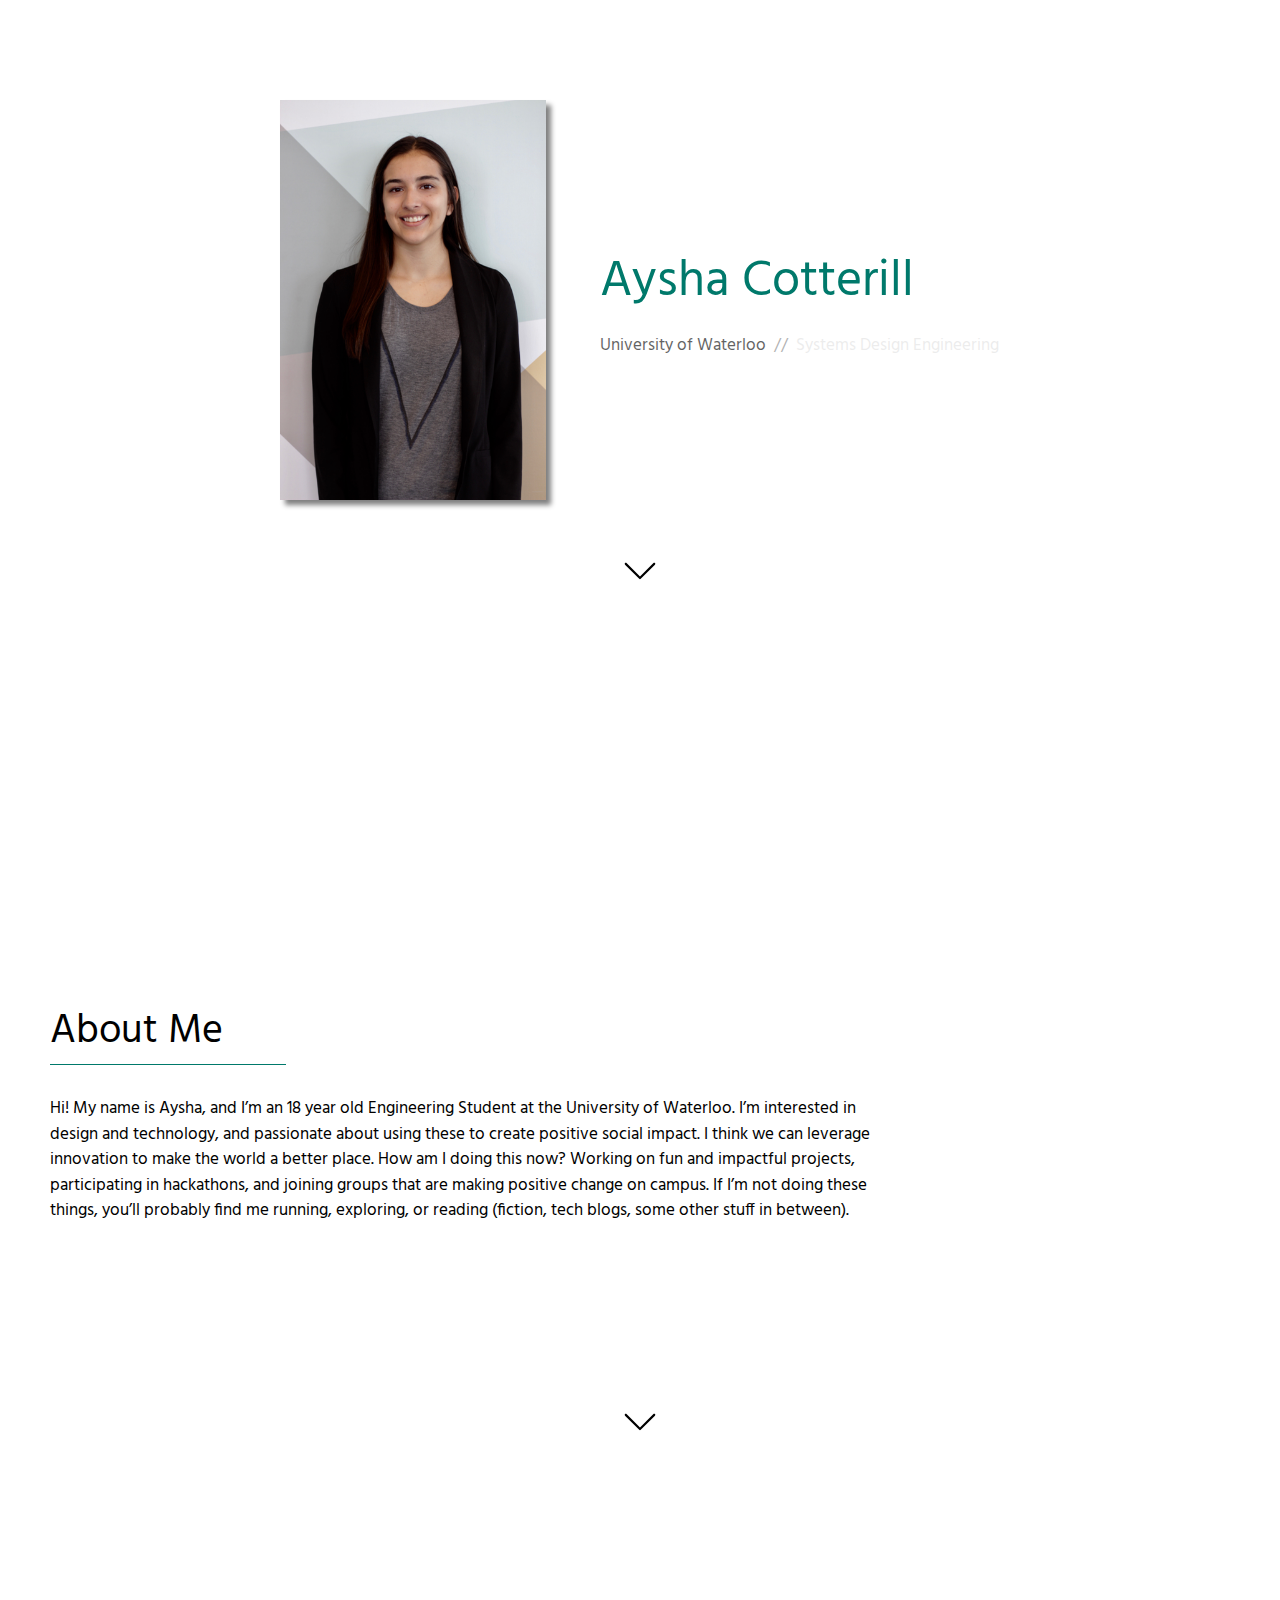
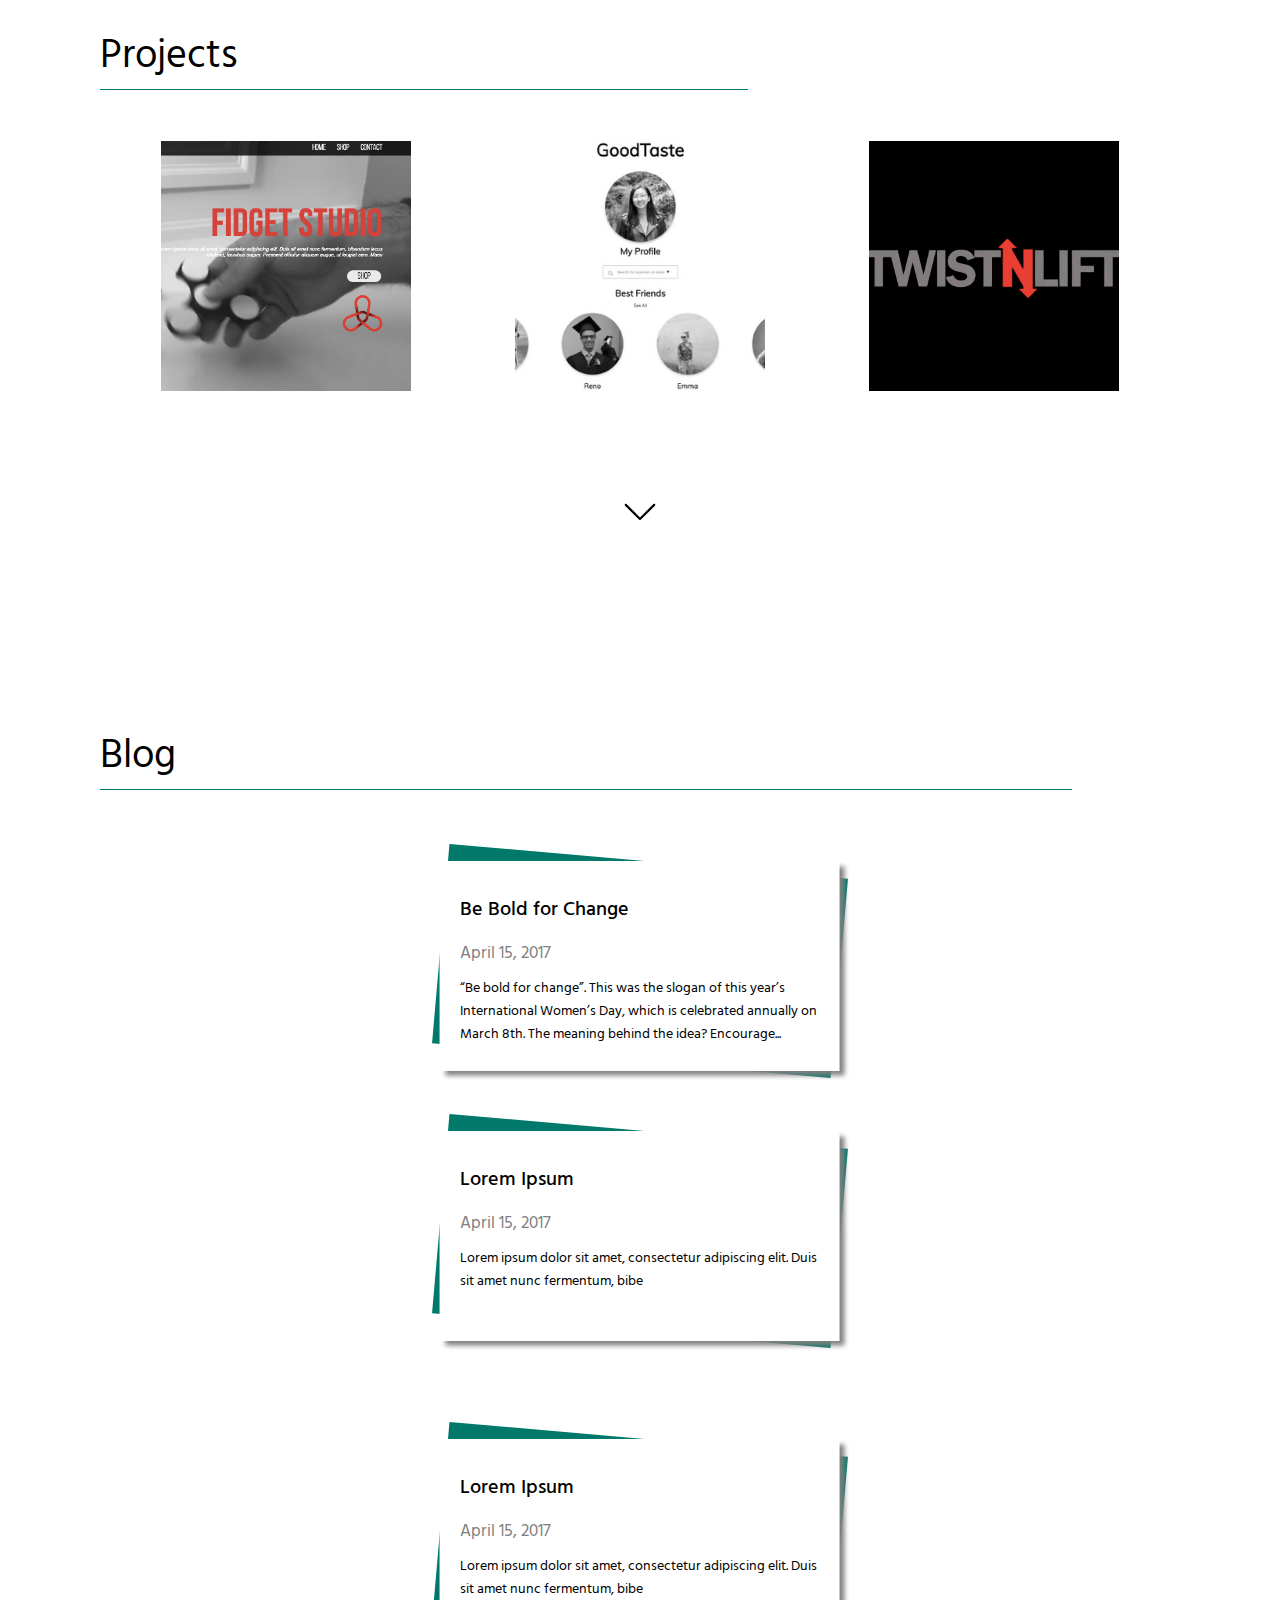
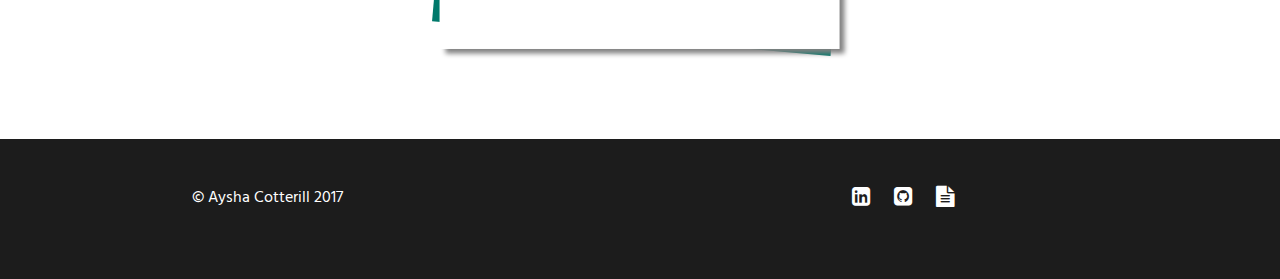
==== index.html @ ac9739bc "First commit" ====
<!DOCTYPE html>
<html>
<head>
  <link rel="stylesheet" type="text/css" href="app.css"></script>
  <meta name="viewport" content="width=device-width" />
  <title> Aysha Cotterill</title>
  <script src="https://ajax.googleapis.com/ajax/libs/jquery/3.2.0/jquery.min.js"></script>
  <script src="app.js"></script>
  <script src="jquery.js"></script>
  <link rel="stylesheet" href="https://cdnjs.cloudflare.com/ajax/libs/font-awesome/4.7.0/css/font-awesome.min.css">
  <link href="https://fonts.googleapis.com/css?family=Hind" rel="stylesheet">
  <script src="https://use.fontawesome.com/0d5d01b067.js"></script>
  <script src="https://unpkg.com/scrollreveal@3.3.2/dist/scrollreveal.min.js"></script>
  <script src="scrollreveal.js"></script>
</head>
<body >
<div class="header">
  <div class="content">
    <img src="me2.png">
    <div class="text">
      <h2 id="aysha">Aysha Cotterill</h2>
      <div class="info">
        <h3 id="uw">University of Waterloo</h3><h3 id="between">&nbsp; // &nbsp;</h3><h3 id="syde"> Systems Design Engineering</h3>
      </div>
      <div class="links">
        <a href="https://www.linkedin.com/in/aysha-cotterill-6764a6134/" target="_blank">
          <i class="fa fa-linkedin fa-lg" aria-hidden="true" id="linkedin" style="padding-left: 0px"></i>
        </a>
        <a href="https://github.com/ayshaC" target="_blank">
          <i class="fa fa-github fa-lg" aria-hidden="true" id="github"></i>
        </a>
        <a href="resume.pdf" target="_blank">
          <i class="fa fa-file-text fa-lg" aria-hidden="true" id="resume"></i>
        </a>
      </div>
      </div>
    </div>
  <div class="arrowcontainer">
    <img class="arrow" id="headerarrow" src="down-arrow.svg">
  </div>
</div>
<div class="about">
  <div class="content">
  <h4> About Me</h4>
  <hr>
  <div class="text">
  <p style="font-size: 17px; line-height: 1.5;">Hi! My name is Aysha, and I’m an 18 year old Engineering Student at the University of Waterloo. I’m interested in design and technology, and passionate about using these to create positive social impact. I think we can leverage innovation to make the world a better place. How am I doing this now? Working on fun and impactful projects, participating in hackathons, and joining groups that are making positive change on campus. If I’m not doing these things, you’ll probably find me running, exploring, or reading (fiction, tech blogs, some other stuff in between). </p>
  </div>
  <div class="shapes">
    <div class="diamond" id="first"></div>
    <div class="diamond" id="second" style="transform: rotate(30deg); bottom: 50px"></div>
    <div class="diamond" id="third" style="transform: rotate(15deg);"></div>
    <div class="diamond" id="fourth" style="transform: rotate(0deg); bottom: 70px"></div>
    </div>
    <br>
    <div class="arrowcontainer">
      <img class="arrow" id="aboutarrow" src="down-arrow.svg">
    </div>
  </div>
</div>
<div class="projects" >
  <div class="content">
    <h4>Projects</h4>
    <hr>
    <div class="projectslist">
      <div class="container fidget"></div>
      <div class="container goodtaste"></div>
      <div class="container twistnlift"></div>
      <div class="description fidgets">
         <p>Fidget Spinners are small and addictive hand-held toys that spin with the flick of a finger. This past co-op term, I was part of a four-person startup that designed and manufactured fidget spinners. We sold over 200 spinners, generating a revenue of $3000. My role was to work with a designer and develop the website. Built using HTML, CSS, and jQuery. The code can be viewed <a target="_blank" href="https://github.com/ayshaC/Fidget-Studio">here</a>.</p>
         <div class="gif">
          <img src="fidget.gif">
         </div>
      </div>
      <div class="description goodtastes">
         <p>Co-developed GoodTaste, a food recommendation web app prototype at StarterHacks 2017. The goal of our product was to help users find relevant ratings and reviews through a peer-to-peer network. Used HTML, CSS, JavaScript and Google API's. Winner of Mentor's Choice award for originality and creativity. Code can be viewed <a target="_blank" href="https://github.com/ayshaC/GoodTaste">here</a>.</p>
         <div class="gif">
          <img src="goodtaste2.gif">
         </div>
      </div>
      <div class="description twistnlifts">
         <p>For our design course, we were challenged with designing a mechanical device that helps older adults in their day-to-day lives. After implementing the User Design Process, to we came up with the Twist n' Lift, a car attachment that helps to relieve the stress of sitting and getting out of a vehicle. The four-month long process involved many iterations of brainstorming, generating use requirements, prototyping, and doing user-testing. Some of the tools we used were personas, quality function deployment charts, fault tree analysis and many more. </p>
         <div class="gif">
         <img src="twistnlift.png">
         </div>
      </div>
    <div class="arrowcontainer">
      <img class="arrow" id="projectsarrow" src="down-arrow.svg">
    </div>
    </div>
  </div>
</div>
<div class="blog">
  <div class="content">
  <h4>Blog</h4>
  <hr>
    <div class="post">
    <a href="boldforchange.html">
      <div class="inner"> 
        <h1>Be Bold for Change</h1>
        <h3 class="date">April 15, 2017</h3>
        <h6>“Be bold for change”. This was the slogan of this year’s International Women’s Day, which is celebrated annually on March 8th. The meaning behind the idea? Encourage...</h6>
      </div>
    </a>
    </div>
    <div class="post">
      <div class="inner"> 
        <h1>Lorem Ipsum</h1>
        <h3 class="date">April 15, 2017</h3>
        <h6>Lorem ipsum dolor sit amet, consectetur adipiscing elit. Duis sit amet nunc fermentum, bibe</h6>
      </div>
    </div><br>
    <div class="post">
      <div class="inner"> 
        <h1>Lorem Ipsum</h1>
        <h3 class="date">April 15, 2017</h3>
        <h6>Lorem ipsum dolor sit amet, consectetur adipiscing elit. Duis sit amet nunc fermentum, bibe</h6>
      </div>
    </div>  
  </div>
</div>
<footer>
  <p>&copy; Aysha Cotterill 2017</p>
  <div class="icons">
    <a href="https://www.linkedin.com/in/aysha-cotterill-6764a6134/" target="_blank">
      <i class="fa fa-linkedin-square fa-lg" aria-hidden="true"></i>
    </a>
    <a href="https://github.com/ayshaC" target="_blank">
      <i class="fa fa-github-square fa-lg" aria-hidden="true"></i>
    </a>
    <a href="resume.pdf" target="_blank">
      <i class="fa fa-file-text fa-lg" aria-hidden="true"></i>
    </a>
  </div>
</footer>
</body>
</html>
---- app.css ----
html,
body {
  width: 100%;
  margin: 0px;
  padding: 0px;

}

h1{
	font-family: 'Hind', sans-serif;
	font-size: 20px;
	font-weight: 500;
	color: black;
}
h2{
	font-family: 'Hind', sans-serif;
	font-size: 50px;
	font-weight: 400;
	color: #00796b;
	margin-bottom: 10px;

}

h3{
	font-family: 'Hind', sans-serif;
	font-size: 17px;
	font-weight: 400;
	margin: 0;
}

h4{
	font-family: 'Hind', sans-serif;
	font-size: 40px;
	font-weight: 400;
	margin: 0;
}

h5{
	font-family: 'Hind', sans-serif;
	font-size: 10px;
	font-weight: 400;
	margin: 5px;
}

h6{
	font-family: 'Hind', sans-serif;
	font-size: 14px;
	font-weight: 400;
	margin: 0px;
}

p{
	font-family: 'Hind', sans-serif;
	font-size: 16px;
	font-weight: 400;
	margin: 0;
}

hr{
	display: block;
    height: 1px;
    border: 0;
    border-top: 1px solid #00796b;
    margin: 0;
    padding: 0; 
}

@media screen and (max-width:768px){
	h2{
		font-size: 30px;
	}

	h1{
		font-size: 20px;
	}

	h4{
		font-size: 25px;
	}
}



.diamond{
	width: 50px;
	height: 50px;
	z-index: 1000;
	transform: rotate(45deg);
	background-color: #00796b;
	box-shadow: 5px 5px 5px grey;
	visibility: hidden;
}

.arrowcontainer{
	width: 100%; 
	height: 100px; 
	text-align: center; 
	margin-top: 50px
}

.arrow{
	width: 30px; 
	margin: 0 auto;
	cursor: pointer;
}

a{
	text-decoration: none;
	color: black;
}

.title {
	border-bottom: solid #00796b 1px;
	display:inline-block;
	width:70%;
	margin-left: 15%;
	margin-right: 15%;
	position: fixed; 
    top: 0; 
    background-color: rgba(255, 255, 255, 0.7);
    transition: top 0.2s ease-in-out;
}


.center {
	width: 70%;
	height: 100%;
	top:0;
	bottom:0;
	left:0;
	right:0;
	margin:auto;
}

.header{
	/*border-bottom: solid #f50057 1px;*/
	margin-left: 100px;
	margin-right: 100px;
	min-height:100vh;
	text-align: center;
	margin-top: 100px;
}

.header .content .text h2{
}

.header .content img{
	height: 400px;
	margin-right: 50px;
	display: inline-block;
	box-shadow: 5px 5px 5px grey;
}

.header .content .text h3{
	display: none;
}

.header .content .text .info{
	display: flex;
}

.header .content .text .links i{
	padding-left: 10px;
	padding-right: 10px;
	display: none;
}

.header .content .text .links{
	color: grey;
	padding-top: 20px;
}

.header .arrow{
	display: none;
}

.header .text{
	text-align: left;
	display: inline-block;
	/*min-height: 300px;*/
	width: 400px;
	vertical-align: top;
	padding-top: 100px;
}

.header .content{
	margin-bottom: 50px;
}

@media screen and (max-width:768px) {
	.header{
		min-height: 200px;
		/*background: url("me.jpg") no-repeat center center fixed;
		background-size: cover;*/
		margin: 0px;
	}

	.header .content img{
		display: none;
	}

	.header .content{
		min-height: 350px;
	}

	.header .content .text .info{
	display: initial;
	}

	.header .text{
		height: auto;
		width: auto;
	}
}

.about{
    /*min-height: 100vh;*/
    display: flex;
    align-items: center;
    vertical-align: center;
}

.about h4{
	width: 20%;
}

.about hr{
	width: 20%;
}

.about .content{
	margin: 0 auto;
	margin-left: 100px;
    margin-right: 100px;
}

.about .text{
	width: 70%;
	/*background-color: white;*/
	margin: 0 auto;
	padding-top: 30px;
	padding-right: 30px;
	text-align: left;
	height: 100px;
	display: inline-block;
}

.about .shapes{
	display: inline-block;
	height: 200px;
	z-index: 9999;
}

.about .diamond {
	position: relative;
	display: inline-block;
	/*opacity: 0.7;*/
	margin: 10px;
}

@media screen and (max-width:768px) {
	
	.about{
		padding-top: 0px;
	}
	.about .content{
		margin: 0 auto;
		margin-left: 10%;
	    margin-right: 10%;
	}

	.about .text{
		width: 100%;
		margin-top: 30px;
		padding: 0px;
		height: auto;
	}

	.about .diamond {
		opacity: 0.7;
	}
	.about h4{
		width: 40%;
	}

	.about .shapes{
		display: none;
	}

}

@media screen and (max-width:1300px) {
	.about .content{
		margin: 0 auto;
		margin-left: 50px;
	    margin-right: 50px;
	}

	.about .diamond {
		position: relative;
		display: inline-block;
		/*opacity: 0.7;*/
		margin: 5px;
	}

	.about .text{
		padding-right: 10px;
	}
}


@media screen and (max-width:1000px) {
	.about .shapes{
		display: none;
	}
}


.blog .content{
	text-align: center;

	margin-left: 100px;
    margin-right: 100px;
    margin-bottom: 100px;
}

.blog h4{
	padding-top: 30px;
	margin-top: 90px;
	width: 90%;
	text-align: left;
}

.blog hr{
	width: 90%;
	text-align: left;
}

.blog .content .post{
	width: 400px;
	height: 200px;
	margin: 0 auto;
	margin-bottom: 20px;
	margin-top: 70px;
	background-color: #00796b;
	transform: rotate(5deg);
}

.blog .content .post .inner{
	min-width: 200px;
	min-height: 170px;
	transform: rotate(-5deg);
	background-color: white;
	text-align: left;
	padding: 20px;
	box-shadow: 5px 5px 5px grey;
}

.blog .content .post .inner:hover{
	cursor: pointer;
}

@media screen and (max-width:768px){
	.blog .content .post{
		width: auto;
		height: auto;
		background-color: white;
		transform: rotate(0deg);
		margin-top: 20px;
		margin: 0 auto;
		margin-bottom: 10px;
	}

	.blog .content{
		margin: 0 auto;
		margin-left: 10%;
	    margin-right: 10%;
	}

	.blog .content .post .inner{
		width: 200px;
		height: 200px;
		transform: rotate(0deg);
		overflow: hidden;
		margin: 0 auto;
	}
}


h3.date{
	color: grey;
	margin-bottom: 10px
}

.projects{
	width: 100%;
}

.projects .content{
	margin-left: 100px;
    margin-right: 100px;
    margin-bottom: 100px;
}

.projects h4{
	padding-top: 30px;
	margin-top: 90px;
	width: 60%;
	text-align: left;
}

.projects hr{
	width: 60%;
	text-align: left;
}


.projects .container{
	width: 250px;
	height: 250px;
	display: inline-block;
	margin: 50px;
	transition: 0.3s;
}

@media screen and (max-width:768px){
	.projects .container{
		width: 200px;
		height: 200px;
		margin: 10px;
	}
	.projects h4{
		padding-top:0px;
		margin-top: 30px;
		width: 90%;
	}

	.projects .content{
		margin: 0 auto;
		margin-left: 50px;
	    margin-right: 50px;
	}
}




.projects .container:hover{
	opacity: 0.5 !important;
}

.projects .projectslist{
	text-align: center;
	min-height: 250px;
}

.projects .container.fidget{
	background-image: url("fidgetstudio.png");
	background-position: center;
    background-repeat: no-repeat;
    background-size: cover;
}

.projects .container.goodtaste{
	background-image: url("goodtaste2.jpg");
	background-position: center;
    background-repeat: no-repeat;
    background-size: cover;
}

.projects .container.twistnlift{
	background-image: url("twistnliftlogo.png");
	background-position: center;
    background-repeat: no-repeat;
    background-size: cover;
}

.projects .container:hover{
	cursor: pointer;
}

.projects .content .description{
	/*display: none;*/
	width: 75%;
	text-align: left;
	margin: 0 auto;
	padding: 10px;
	display: none;
	background-color: #FAFAFA;
}

.description img{
	width: 50%;
}

.description a{
	color: #00796b;
}

.description .gif{
	margin-top: 25px;
	margin-bottom: 25px;
	width: 100%;
	text-align: center;
}

.description .gif img{
	width: 50%;
}

@media screen and (max-width:768px){

	.description .gif img{
		width: 100%;
	}

	.description img{
	width: 100%;
}
}

.blogpost{
	margin-left: 30%; 
	margin-right: 30%; 
	margin-bottom: 100px
}

.blogpost a{
	color: #00796b;
}

.blogpage{
	overflow: scroll;
}

.backarrow{
	width: 70px; 
	color: #00796b; 
	fill: #00796b; 
	transform: rotate(90deg); 
	position: absolute;
	left:10px;
	top: 30px;
}

@media screen and (max-width:768px) {
	.blogpost{
		margin-left: 10%;
		margin-right: 10%;
	}

	.backarrow{
		width: 30px;
	}
}

footer{
	margin-top: 20px;
	padding-top: 40px;
	min-height: 100px;
	background-color: #1C1C1C;
	width: 100%;
}

footer p{
	margin-left: 15%;
	color: white;
	display: inline-block;
	width: 30%;
	text-align: left;
}

footer .icons{
	margin-right: 15%;
	display: inline-block;
	width: 30%;
	text-align: right;
}

footer i{
	color: white;
	margin: 10px;
}

@media screen and (max-width:768px) {
	footer .icons{
		margin-right: 10%;
		width: 40%;
	}

	footer p{
		margin-left: 10%;
	}
	
}
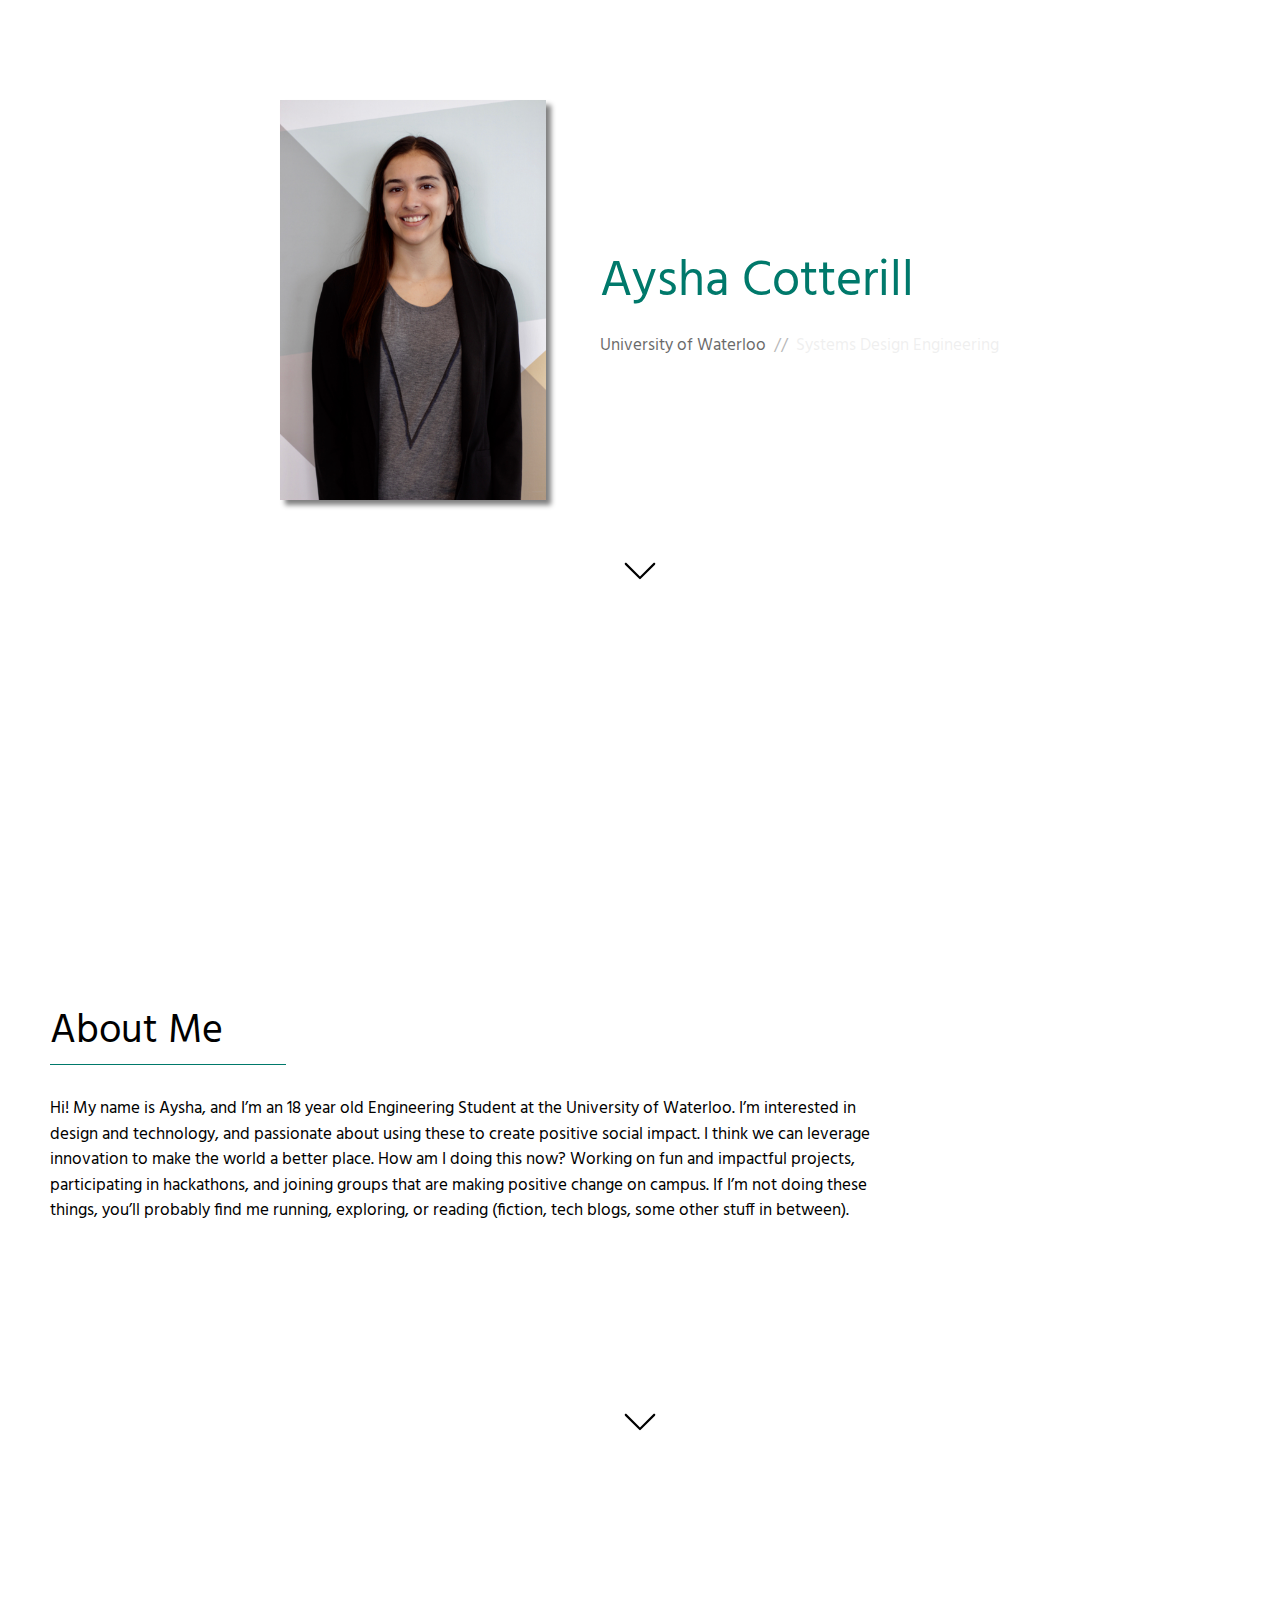
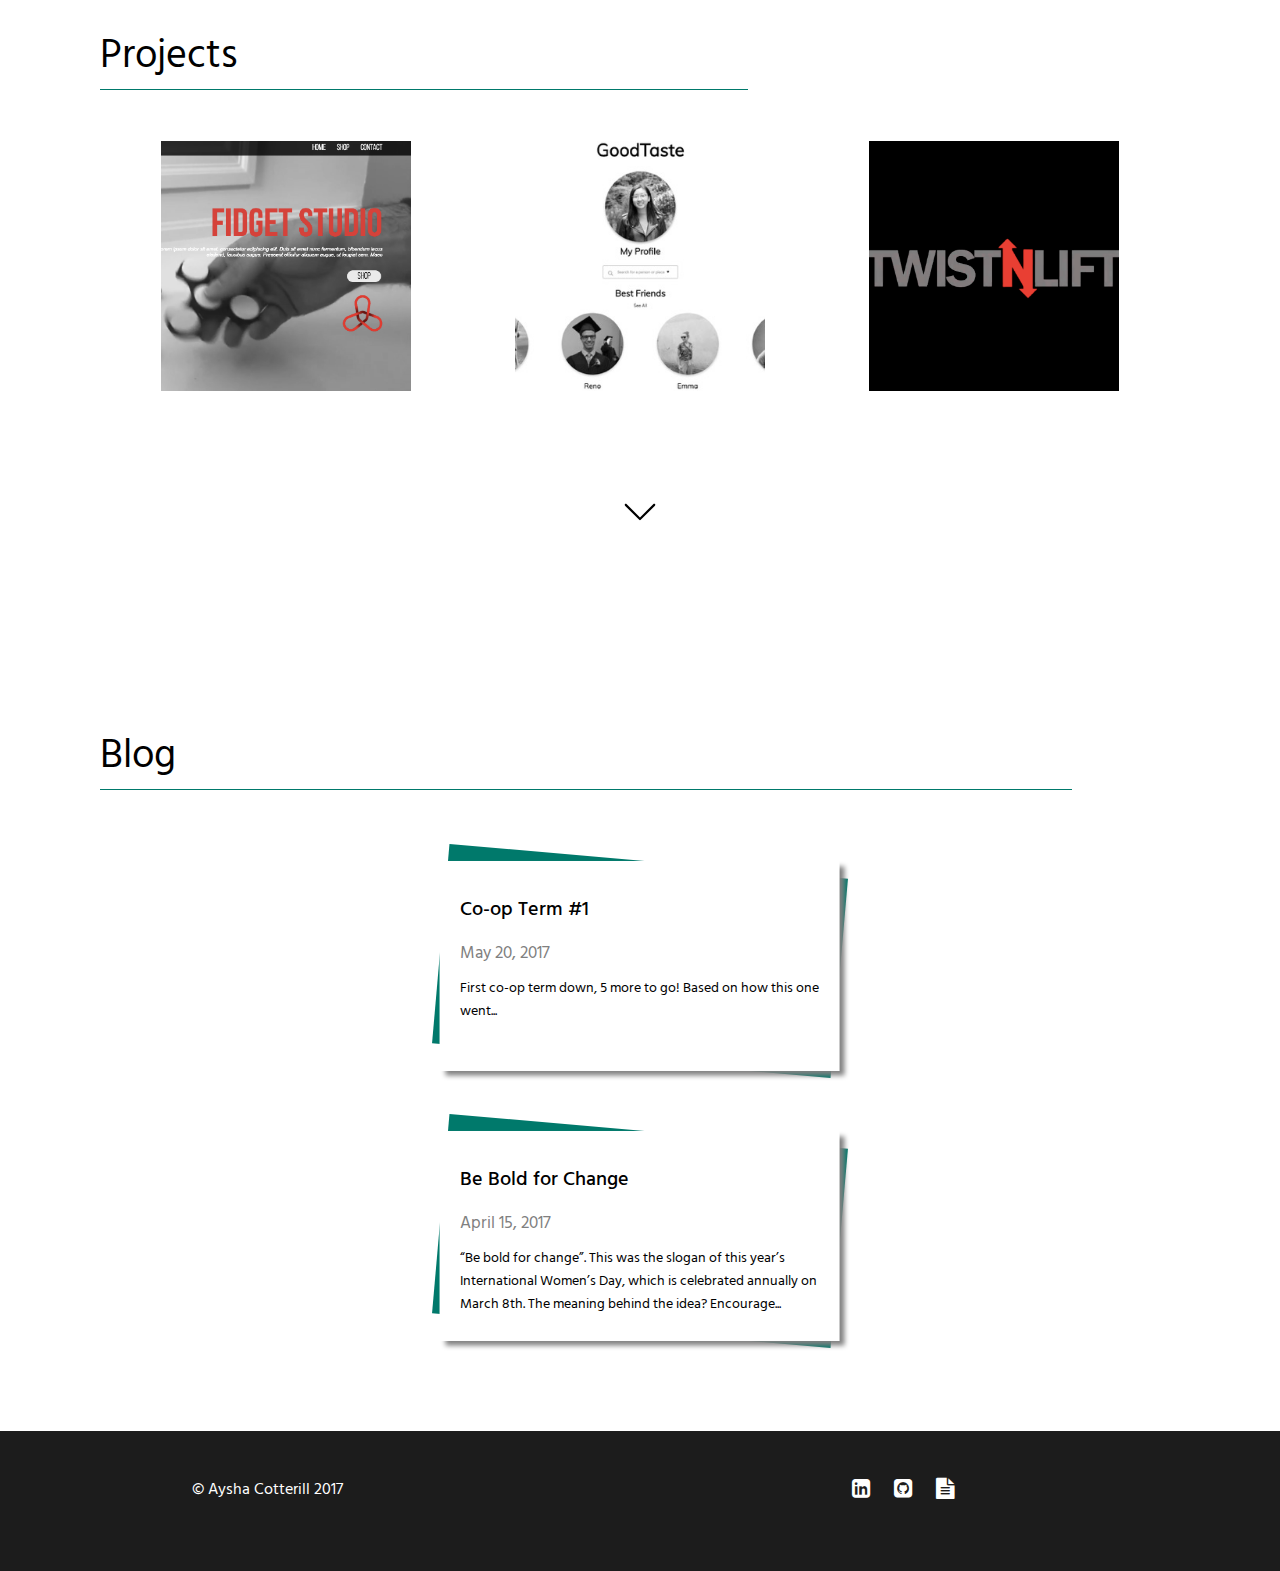
==== commit 7cbe0977: "updated resume" ====
--- a/index.html
+++ b/index.html
@@ -4,6 +4,7 @@
   <link rel="stylesheet" type="text/css" href="app.css"></script>
   <meta name="viewport" content="width=device-width" />
   <title> Aysha Cotterill</title>
+  <link rel="icon" href="A.png">
   <script src="https://ajax.googleapis.com/ajax/libs/jquery/3.2.0/jquery.min.js"></script>
   <script src="app.js"></script>
   <script src="jquery.js"></script>
@@ -29,7 +30,7 @@
         <a href="https://github.com/ayshaC" target="_blank">
           <i class="fa fa-github fa-lg" aria-hidden="true" id="github"></i>
         </a>
-        <a href="resume.pdf" target="_blank">
+        <a href="Aysha Cotterill Resume.pdf" target="_blank">
           <i class="fa fa-file-text fa-lg" aria-hidden="true" id="resume"></i>
         </a>
       </div>
@@ -67,7 +68,7 @@
       <div class="container goodtaste"></div>
       <div class="container twistnlift"></div>
       <div class="description fidgets">
-         <p>Fidget Spinners are small and addictive hand-held toys that spin with the flick of a finger. This past co-op term, I was part of a four-person startup that designed and manufactured fidget spinners. We sold over 200 spinners, generating a revenue of $3000. My role was to work with a designer and develop the website. Built using HTML, CSS, and jQuery. The code can be viewed <a target="_blank" href="https://github.com/ayshaC/Fidget-Studio">here</a>.</p>
+         <p>Fidget Spinners are small and addictive hand-held toys that spin with the flick of a finger. This past co-op term, I was part of a four-person startup that designed and manufactured fidget spinners. We sold over 200 spinners, generating a revenue of $3000. I worked with a designer to develop a single-page mobile responsive landing site. Built using HTML, CSS, and jQuery. The code can be viewed <a target="_blank" href="https://github.com/ayshaC/Fidget-Studio">here</a>.</p>
          <div class="gif">
           <img src="fidget.gif">
          </div>
@@ -94,6 +95,15 @@
   <div class="content">
   <h4>Blog</h4>
   <hr>
+  <div class="post">
+    <a href="coopterm1.html">
+      <div class="inner"> 
+        <h1>Co-op Term #1</h1>
+        <h3 class="date">May 20, 2017</h3>
+        <h6>First co-op term down, 5 more to go! Based on how this one went...</h6>
+      </div>
+    </a>
+    </div>
     <div class="post">
     <a href="boldforchange.html">
       <div class="inner"> 
@@ -103,20 +113,6 @@
       </div>
     </a>
     </div>
-    <div class="post">
-      <div class="inner"> 
-        <h1>Lorem Ipsum</h1>
-        <h3 class="date">April 15, 2017</h3>
-        <h6>Lorem ipsum dolor sit amet, consectetur adipiscing elit. Duis sit amet nunc fermentum, bibe</h6>
-      </div>
-    </div><br>
-    <div class="post">
-      <div class="inner"> 
-        <h1>Lorem Ipsum</h1>
-        <h3 class="date">April 15, 2017</h3>
-        <h6>Lorem ipsum dolor sit amet, consectetur adipiscing elit. Duis sit amet nunc fermentum, bibe</h6>
-      </div>
-    </div>  
   </div>
 </div>
 <footer>
@@ -128,7 +124,7 @@
     <a href="https://github.com/ayshaC" target="_blank">
       <i class="fa fa-github-square fa-lg" aria-hidden="true"></i>
     </a>
-    <a href="resume.pdf" target="_blank">
+    <a href="Aysha Cotterill Resume.pdf" target="_blank">
       <i class="fa fa-file-text fa-lg" aria-hidden="true"></i>
     </a>
   </div>
--- a/app.css
+++ b/app.css
@@ -517,6 +517,11 @@
 	.description img{
 	width: 100%;
 }
+
+.projects .content .description{
+	/*display: none;*/
+	width: 100%;
+}
 }
 
 .blogpost{
@@ -531,6 +536,10 @@
 
 .blogpage{
 	overflow: scroll;
+}
+
+.blogpost img{
+	width: 90%;
 }
 
 .backarrow{
